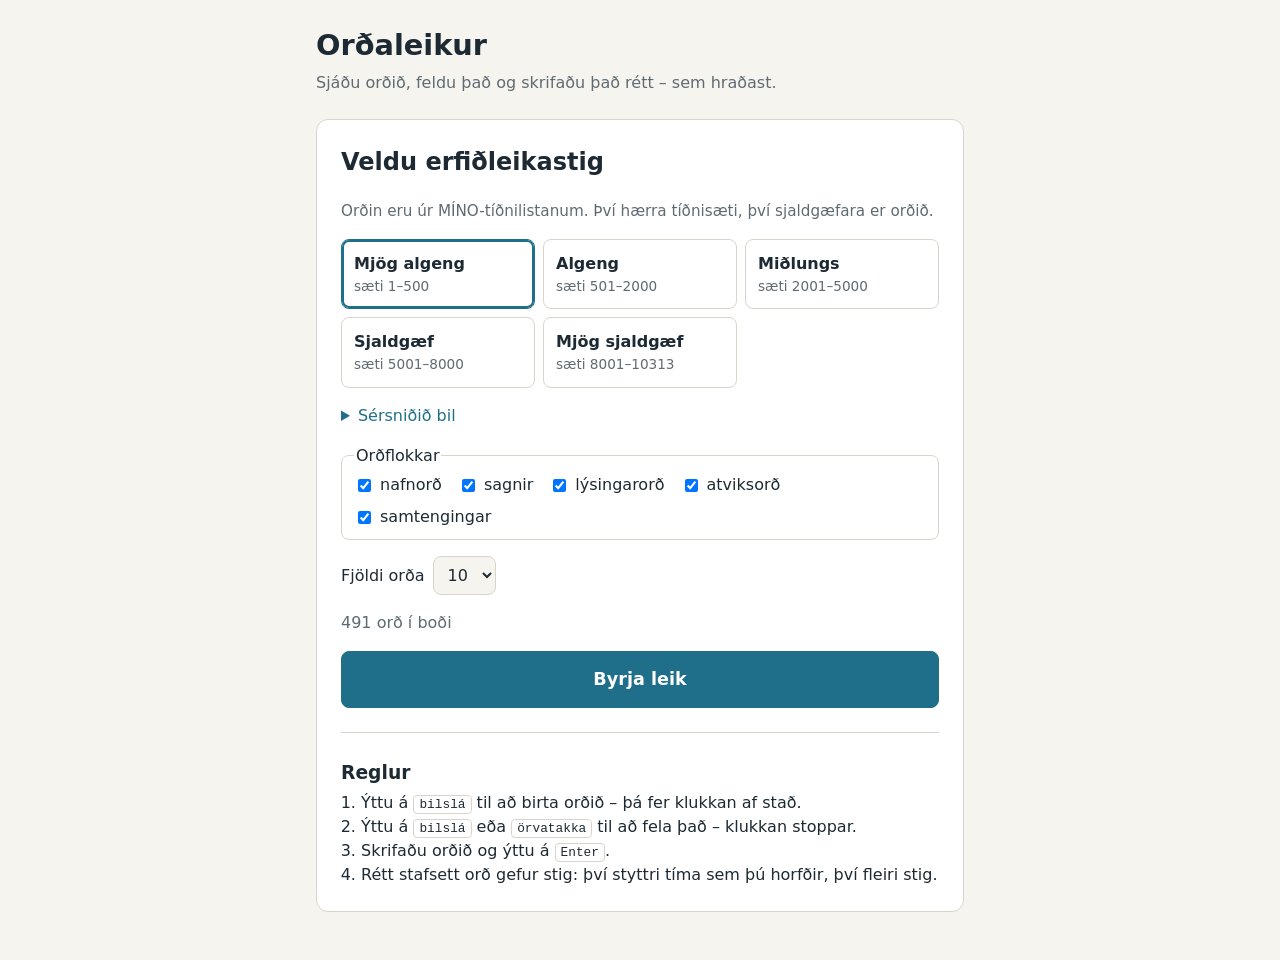
==== index.html @ 78323d85 "Orðaleikur, útgáfa 1: sjá orð, fela það og skrifa það á tíma Static web game using the MÍNO frequenc" ====
<!doctype html>
<html lang="is">
<head>
  <meta charset="utf-8">
  <meta name="viewport" content="width=device-width, initial-scale=1">
  <title>Orðaleikur</title>
  <link rel="stylesheet" href="css/style.css">
</head>
<body>
  <main class="app">
    <header class="top">
      <h1>Orðaleikur</h1>
      <p class="tagline">Sjáðu orðið, feldu það og skrifaðu það rétt – sem hraðast.</p>
    </header>

    <!-- Upphafsskjár: stillingar -->
    <section id="screen-setup" class="screen">
      <h2>Veldu erfiðleikastig</h2>
      <p class="hint">Orðin eru úr MÍNO-tíðnilistanum. Því hærra tíðnisæti, því sjaldgæfara er orðið.</p>

      <div class="levels" id="levels"></div>

      <details class="custom">
        <summary>Sérsniðið bil</summary>
        <div class="row">
          <label>Frá sæti <input type="number" id="rank-from" min="1" value="1"></label>
          <label>Til sætis <input type="number" id="rank-to" min="1" value="500"></label>
        </div>
      </details>

      <fieldset class="pos">
        <legend>Orðflokkar</legend>
        <label><input type="checkbox" value="n" checked> nafnorð</label>
        <label><input type="checkbox" value="s" checked> sagnir</label>
        <label><input type="checkbox" value="l" checked> lýsingarorð</label>
        <label><input type="checkbox" value="a" checked> atviksorð</label>
        <label><input type="checkbox" value="c" checked> samtengingar</label>
      </fieldset>

      <div class="row">
        <label>Fjöldi orða
          <select id="round-count">
            <option>5</option>
            <option selected>10</option>
            <option>20</option>
            <option>30</option>
          </select>
        </label>
      </div>

      <p class="pool-info" id="pool-info"></p>
      <button class="primary" id="btn-start">Byrja leik</button>

      <div class="rules">
        <h3>Reglur</h3>
        <ol>
          <li>Ýttu á <kbd>bilslá</kbd> til að birta orðið – þá fer klukkan af stað.</li>
          <li>Ýttu á <kbd>bilslá</kbd> eða <kbd>örvatakka</kbd> til að fela það – klukkan stoppar.</li>
          <li>Skrifaðu orðið og ýttu á <kbd>Enter</kbd>.</li>
          <li>Rétt stafsett orð gefur stig: því styttri tíma sem þú horfðir, því fleiri stig.</li>
        </ol>
      </div>
    </section>

    <!-- Leikjaskjár -->
    <section id="screen-game" class="screen hidden">
      <div class="status">
        <span id="round-label"></span>
        <span id="score-label"></span>
      </div>

      <div class="stage" id="stage">
        <div id="stage-ready" class="stage-msg">
          <p>Tilbúin(n)?</p>
          <button class="primary" id="btn-show">Sýna orð <kbd>bilslá</kbd></button>
        </div>
        <div id="stage-word" class="word hidden"></div>
        <div id="stage-input" class="hidden">
          <p class="stage-msg">Hvaða orð sástu?</p>
          <form id="answer-form" autocomplete="off">
            <input id="answer" type="text" autocapitalize="off" autocorrect="off" spellcheck="false" lang="is">
            <button class="primary" type="submit">Svara <kbd>Enter</kbd></button>
          </form>
        </div>
        <div id="stage-result" class="hidden">
          <p id="result-verdict" class="verdict"></p>
          <p id="result-detail" class="detail"></p>
          <button class="primary" id="btn-next">Næsta orð <kbd>Enter</kbd></button>
        </div>
      </div>

      <button class="hide-btn hidden" id="btn-hide">Fela orð</button>
      <button class="link" id="btn-quit">Hætta</button>
    </section>

    <!-- Lokaskjár -->
    <section id="screen-end" class="screen hidden">
      <h2>Leik lokið</h2>
      <p class="final-score" id="final-score"></p>
      <p id="final-best" class="hint"></p>
      <table class="summary">
        <thead><tr><th>Orð</th><th>Þú skrifaðir</th><th>Tími</th><th>Stig</th></tr></thead>
        <tbody id="summary-body"></tbody>
      </table>
      <div class="row center">
        <button class="primary" id="btn-again">Spila aftur</button>
        <button id="btn-menu">Stillingar</button>
      </div>
    </section>
  </main>

  <script src="js/words.js"></script>
  <script src="js/game.js"></script>
</body>
</html>
---- css/style.css ----
:root {
  --bg: #f6f4ef;
  --card: #ffffff;
  --text: #1d2a33;
  --muted: #5f6b73;
  --accent: #1f6f8b;
  --accent-text: #ffffff;
  --border: #d9d5cc;
  --ok: #2e7d4f;
  --ok-bg: #e5f3ea;
  --bad: #b3261e;
  --bad-bg: #fbe9e7;
}

@media (prefers-color-scheme: dark) {
  :root {
    --bg: #12181c;
    --card: #1b2329;
    --text: #e6ebee;
    --muted: #9aa7af;
    --accent: #4fb3d4;
    --accent-text: #0b1418;
    --border: #2d3840;
    --ok: #6fcf97;
    --ok-bg: #16301f;
    --bad: #f28b82;
    --bad-bg: #3a1a18;
  }
}

* { box-sizing: border-box; }

body {
  margin: 0;
  background: var(--bg);
  color: var(--text);
  font-family: system-ui, -apple-system, "Segoe UI", Roboto, sans-serif;
  line-height: 1.5;
}

.app {
  max-width: 680px;
  margin: 0 auto;
  padding: 24px 16px 48px;
}

.top h1 { margin: 0; font-size: 1.8rem; }
.tagline { margin: 4px 0 24px; color: var(--muted); }

.screen {
  background: var(--card);
  border: 1px solid var(--border);
  border-radius: 12px;
  padding: 24px;
}

.hidden { display: none !important; }

h2 { margin-top: 0; }
.hint { color: var(--muted); font-size: 0.95rem; }

.levels {
  display: grid;
  grid-template-columns: repeat(auto-fit, minmax(150px, 1fr));
  gap: 8px;
  margin: 16px 0;
}

.level {
  display: flex;
  flex-direction: column;
  align-items: flex-start;
  text-align: left;
  padding: 12px;
}
.level span { color: var(--muted); font-size: 0.85rem; }
.level.selected { border-color: var(--accent); box-shadow: 0 0 0 2px var(--accent) inset; }

button {
  font: inherit;
  color: var(--text);
  background: transparent;
  border: 1px solid var(--border);
  border-radius: 8px;
  padding: 10px 16px;
  cursor: pointer;
}
button:hover { border-color: var(--accent); }
button:disabled { opacity: 0.5; cursor: not-allowed; }

button.primary {
  background: var(--accent);
  border-color: var(--accent);
  color: var(--accent-text);
  font-weight: 600;
}
button.primary kbd { background: rgba(255, 255, 255, 0.2); border-color: transparent; color: inherit; }

button.link {
  border: none;
  color: var(--muted);
  text-decoration: underline;
  padding: 8px 0;
  margin-top: 16px;
}

input[type="number"], input[type="text"], select {
  font: inherit;
  color: var(--text);
  background: var(--bg);
  border: 1px solid var(--border);
  border-radius: 8px;
  padding: 8px 10px;
}
input[type="number"] { width: 7em; }

.row { display: flex; flex-wrap: wrap; gap: 16px; margin: 12px 0; align-items: center; }
.row label { display: flex; gap: 8px; align-items: center; }
.row.center { justify-content: center; margin-top: 24px; }

.custom { margin: 8px 0 16px; }
.custom summary { cursor: pointer; color: var(--accent); }

.pos {
  border: 1px solid var(--border);
  border-radius: 8px;
  display: flex;
  flex-wrap: wrap;
  gap: 8px 16px;
  margin: 16px 0;
}
.pos label { display: flex; gap: 6px; align-items: center; }

.pool-info { color: var(--muted); }
.pool-info.warn { color: var(--bad); }

#btn-start { width: 100%; padding: 14px; font-size: 1.1rem; }

.rules { margin-top: 24px; border-top: 1px solid var(--border); padding-top: 8px; }
.rules h3 { margin-bottom: 4px; }
.rules ol { padding-left: 20px; margin: 0; }

kbd {
  font-family: ui-monospace, SFMono-Regular, Menlo, monospace;
  font-size: 0.8em;
  border: 1px solid var(--border);
  border-radius: 4px;
  padding: 1px 5px;
}

/* Leikur */

.status {
  display: flex;
  justify-content: space-between;
  color: var(--muted);
  font-variant-numeric: tabular-nums;
}

.stage {
  min-height: 240px;
  display: flex;
  align-items: center;
  justify-content: center;
  text-align: center;
  margin: 16px 0;
}
.stage > div { width: 100%; }

.stage-msg { font-size: 1.2rem; color: var(--muted); }

.word {
  font-size: clamp(2rem, 9vw, 3.5rem);
  font-weight: 700;
  letter-spacing: 0.02em;
  overflow-wrap: anywhere;
  user-select: none;
  cursor: pointer;
}

#answer-form { display: flex; gap: 8px; flex-wrap: wrap; justify-content: center; }
#answer { font-size: 1.4rem; flex: 1 1 220px; max-width: 360px; text-align: center; }

.verdict { font-size: 1.8rem; font-weight: 700; margin: 0 0 8px; }
.verdict.ok { color: var(--ok); }
.verdict.bad { color: var(--bad); }
.detail { margin-bottom: 20px; }

.hide-btn { width: 100%; padding: 14px; }

/* Lok */

.final-score { font-size: 1.6rem; font-weight: 700; margin: 0; }

.summary { width: 100%; border-collapse: collapse; margin-top: 16px; font-variant-numeric: tabular-nums; }
.summary th, .summary td { padding: 6px 8px; text-align: left; border-bottom: 1px solid var(--border); }
.summary th:nth-child(n+3), .summary td:nth-child(n+3) { text-align: right; }
.summary tr.ok td:first-child { border-left: 3px solid var(--ok); }
.summary tr.bad td:first-child { border-left: 3px solid var(--bad); }
.summary small { color: var(--muted); }

@media (max-width: 480px) {
  .screen { padding: 16px; }
  .summary { font-size: 0.9rem; }
}
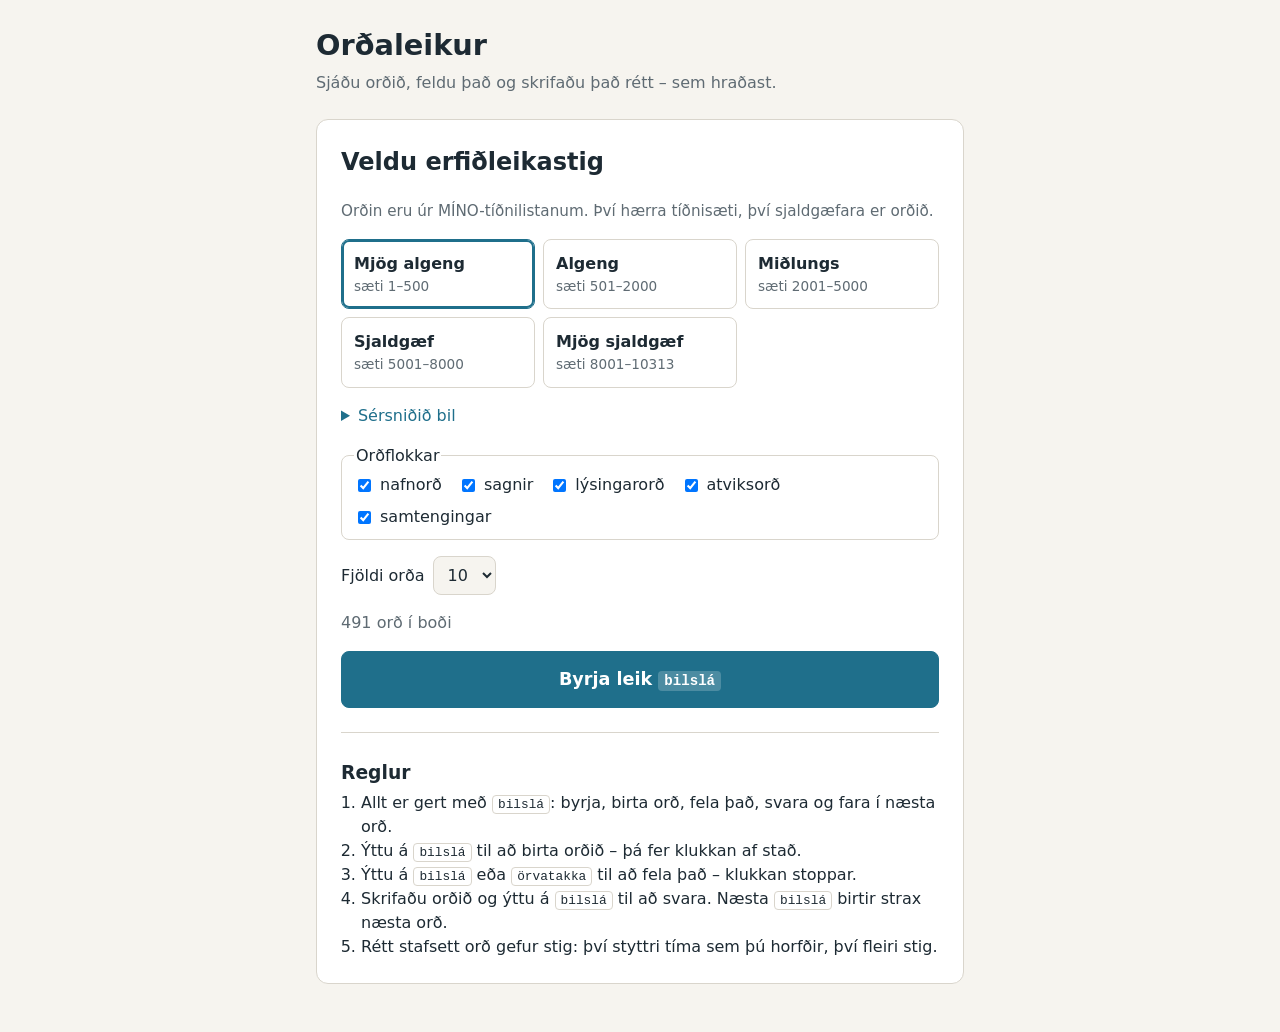
==== commit 3774a232: "Bilslá stýrir öllu: byrja, birta, fela, svara og næsta orð Space now submits the answer and advances" ====
--- a/index.html
+++ b/index.html
@@ -49,14 +49,15 @@
       </div>
 
       <p class="pool-info" id="pool-info"></p>
-      <button class="primary" id="btn-start">Byrja leik</button>
+      <button class="primary" id="btn-start">Byrja leik <kbd>bilslá</kbd></button>
 
       <div class="rules">
         <h3>Reglur</h3>
         <ol>
+          <li>Allt er gert með <kbd>bilslá</kbd>: byrja, birta orð, fela það, svara og fara í næsta orð.</li>
           <li>Ýttu á <kbd>bilslá</kbd> til að birta orðið – þá fer klukkan af stað.</li>
           <li>Ýttu á <kbd>bilslá</kbd> eða <kbd>örvatakka</kbd> til að fela það – klukkan stoppar.</li>
-          <li>Skrifaðu orðið og ýttu á <kbd>Enter</kbd>.</li>
+          <li>Skrifaðu orðið og ýttu á <kbd>bilslá</kbd> til að svara. Næsta <kbd>bilslá</kbd> birtir strax næsta orð.</li>
           <li>Rétt stafsett orð gefur stig: því styttri tíma sem þú horfðir, því fleiri stig.</li>
         </ol>
       </div>
@@ -79,13 +80,13 @@
           <p class="stage-msg">Hvaða orð sástu?</p>
           <form id="answer-form" autocomplete="off">
             <input id="answer" type="text" autocapitalize="off" autocorrect="off" spellcheck="false" lang="is">
-            <button class="primary" type="submit">Svara <kbd>Enter</kbd></button>
+            <button class="primary" type="submit">Svara <kbd>bilslá</kbd></button>
           </form>
         </div>
         <div id="stage-result" class="hidden">
           <p id="result-verdict" class="verdict"></p>
           <p id="result-detail" class="detail"></p>
-          <button class="primary" id="btn-next">Næsta orð <kbd>Enter</kbd></button>
+          <button class="primary" id="btn-next">Næsta orð <kbd>bilslá</kbd></button>
         </div>
       </div>
 
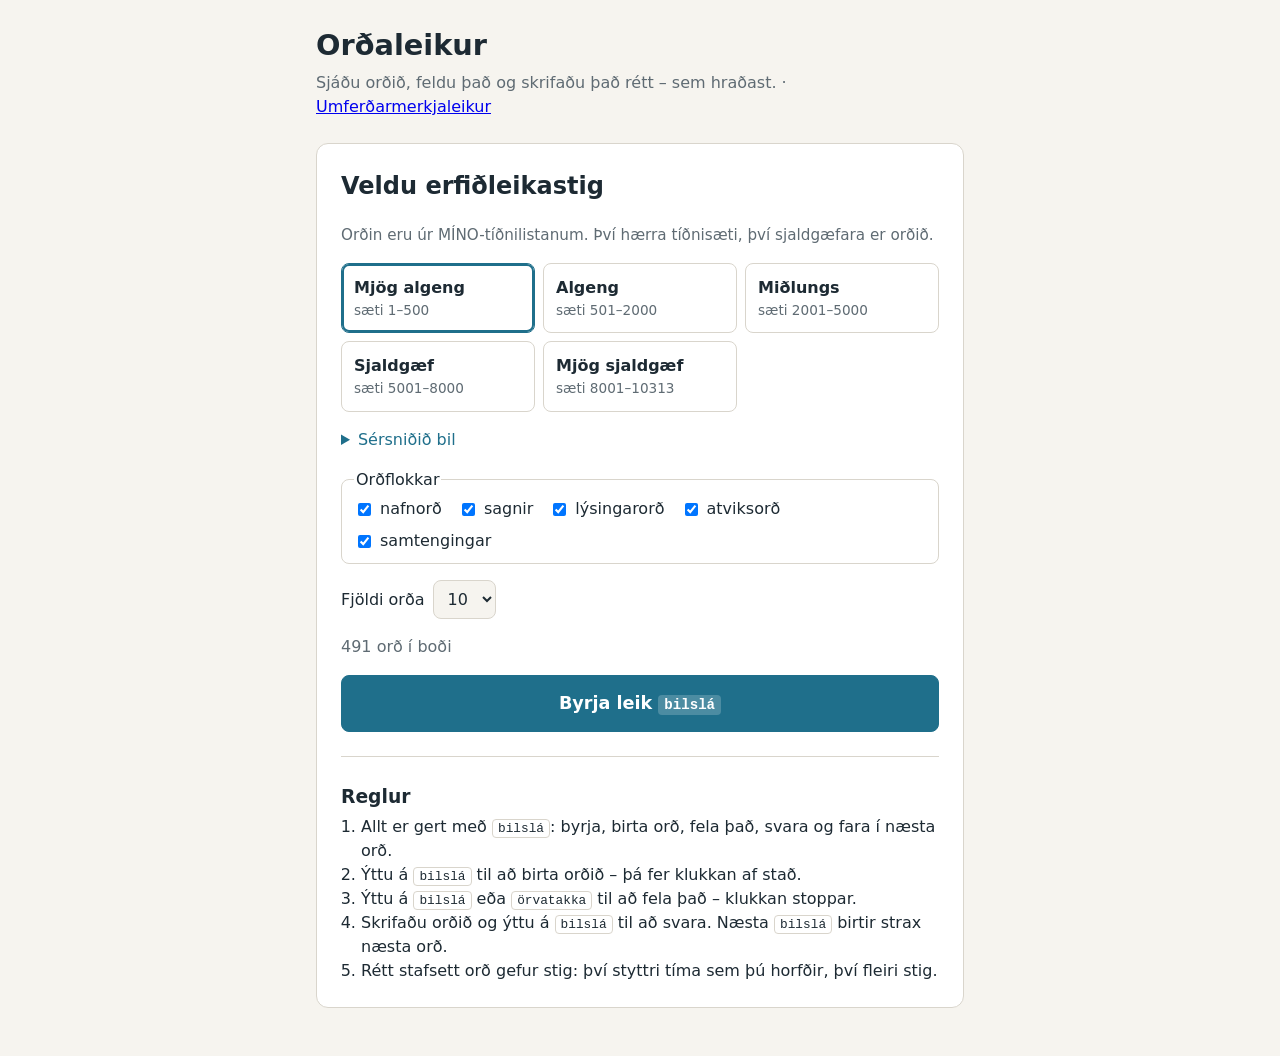
==== commit f5629704: "Umferðarmerkin: læra flokka og merkingu merkja, með þremur leikjum Nýtt vafraforrit í umferdarmerki/" ====
--- a/index.html
+++ b/index.html
@@ -10,7 +10,7 @@
   <main class="app">
     <header class="top">
       <h1>Orðaleikur</h1>
-      <p class="tagline">Sjáðu orðið, feldu það og skrifaðu það rétt – sem hraðast.</p>
+      <p class="tagline">Sjáðu orðið, feldu það og skrifaðu það rétt – sem hraðast. · <a href="umferdarmerki/">Umferðarmerkjaleikur</a></p>
     </header>
 
     <!-- Upphafsskjár: stillingar -->
